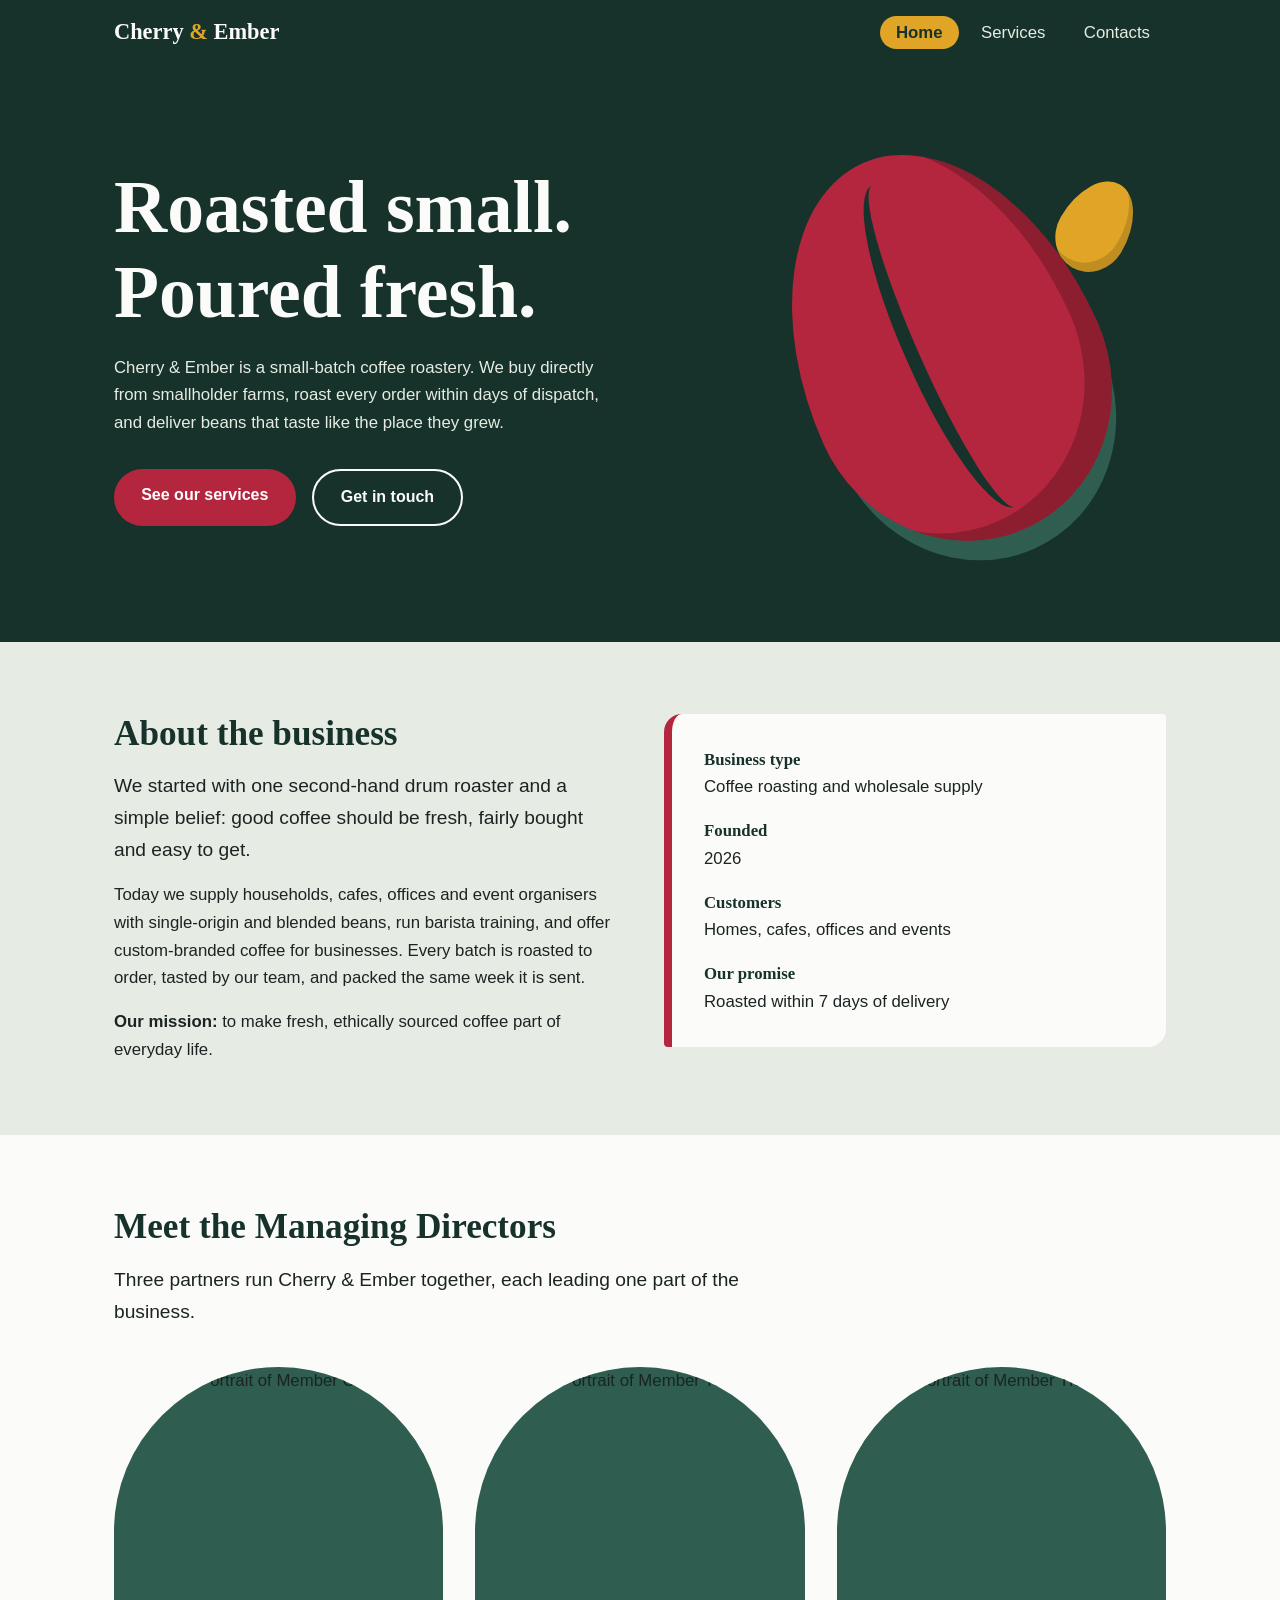
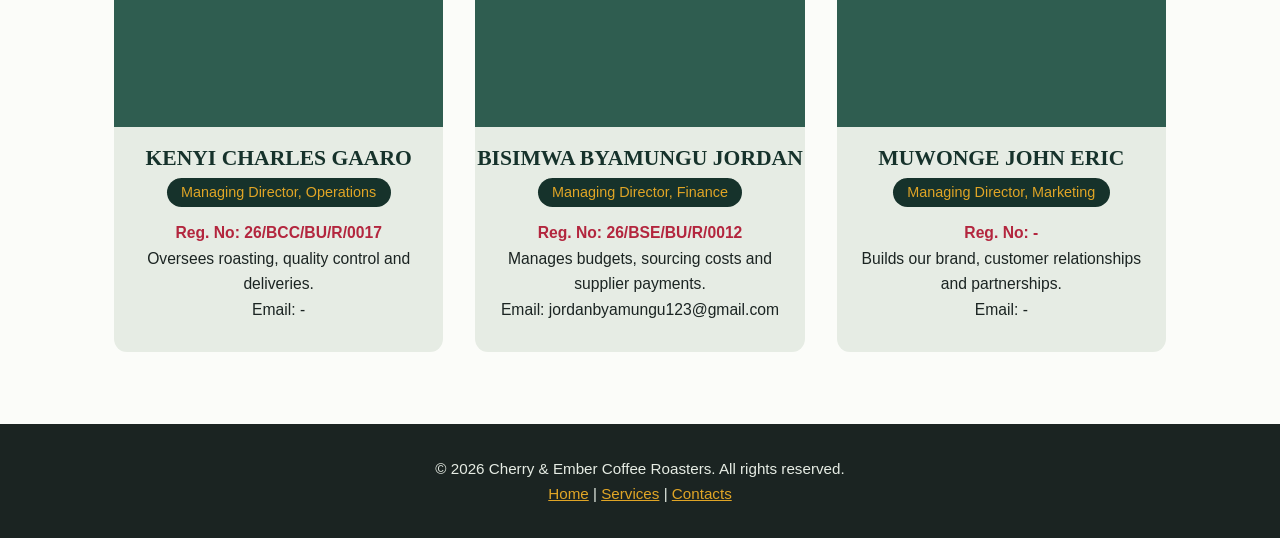
==== index.html @ 71734f20 "Create index.html" ====
<!DOCTYPE html>
<html lang="en">
<head>
  <meta charset="UTF-8">
  <meta name="viewport" content="width=device-width, initial-scale=1">
  <title>Home | Cherry &amp; Ember Coffee Roasters</title>
  <meta name="description" content="Small-batch coffee roasters supplying fresh beans to homes, cafes and offices.">
  <link rel="stylesheet" href="style.css">
</head>
<body>

  <header class="site-header">
    <nav class="nav" aria-label="Main navigation">
      <a class="brand" href="index.html">Cherry <span>&amp;</span> Ember</a>
      <ul>
        <li><a class="link active" href="index.html">Home</a></li>
        <li><a class="link" href="services.html">Services</a></li>
        <li><a class="link" href="contacts.html">Contacts</a></li>
      </ul>
    </nav>
  </header>

  <main>
    <!-- Hero -->
    <section class="hero">
      <div class="wrap">
        <div>
          <h1>Roasted small. Poured fresh.</h1>
          <p>Cherry &amp; Ember is a small-batch coffee roastery. We buy directly from smallholder farms, roast every order within days of dispatch, and deliver beans that taste like the place they grew.</p>
          <div class="actions">
            <a class="btn" href="services.html">See our services</a>
            <a class="btn ghost" href="contacts.html">Get in touch</a>
          </div>
        </div>
        <div class="art" aria-hidden="true">
          <div class="bean"></div>
          <div class="bean-small"></div>
        </div>
      </div>
    </section>

    <!-- About the business -->
    <section id="about">
      <div class="wrap about">
        <div>
          <h2>About the business</h2>
          <p class="lead">We started with one second-hand drum roaster and a simple belief: good coffee should be fresh, fairly bought and easy to get.</p>
          <p class="space">Today we supply households, cafes, offices and event organisers with single-origin and blended beans, run barista training, and offer custom-branded coffee for businesses. Every batch is roasted to order, tasted by our team, and packed the same week it is sent.</p>
          <p class="space"><strong>Our mission:</strong> to make fresh, ethically sourced coffee part of everyday life.</p>
        </div>
        <dl class="facts">
          <dt>Business type</dt>
          <dd>Coffee roasting and wholesale supply</dd>
          <dt>Founded</dt>
          <dd>2026</dd>
          <dt>Customers</dt>
          <dd>Homes, cafes, offices and events</dd>
          <dt>Our promise</dt>
          <dd>Roasted within 7 days of delivery</dd>
        </dl>
      </div>
    </section>

    <!-- Managing Directors -->
    <section class="directors" id="directors">
      <div class="wrap">
        <h2>Meet the Managing Directors</h2>
        <p class="lead">Three partners run Cherry &amp; Ember together, each leading one part of the business.</p>

        <div class="team">
          <article class="member">
            <img src="DVDX5158.JPG" alt="Portrait of Member One" width="300" height="360">
            <h3>KENYI CHARLES GAARO</h3>
            <span class="role">Managing Director, Operations</span>
            <p class="reg">Reg. No: 26/BCC/BU/R/0017</p>
            <p>Oversees roasting, quality control and deliveries.</p>
            <p>Email: -</p>
          </article>

          <article class="member">
            <img src="IMG-20250511-WA0020.jpg" alt="Portrait of Member Two" width="300" height="360">
            <h3>BISIMWA BYAMUNGU JORDAN</h3>
            <span class="role">Managing Director, Finance</span>
            <p class="reg">Reg. No: 26/BSE/BU/R/0012</p>
            <p>Manages budgets, sourcing costs and supplier payments.</p>
            <p>Email: jordanbyamungu123@gmail.com</p>
          </article>

          <article class="member">
            <img src="RVFB9200.JPG" alt="Portrait of Member Three" width="300" height="360">
            <h3>MUWONGE JOHN ERIC</h3>
            <span class="role">Managing Director, Marketing</span>
            <p class="reg">Reg. No: -</p>
            <p>Builds our brand, customer relationships and partnerships.</p>
            <p>Email: -</p>
          </article>
        </div>
      </div>
    </section>
  </main>

  <footer>
    <div class="wrap">
      <p>&copy; 2026 Cherry &amp; Ember Coffee Roasters. All rights reserved.</p>
      <p><a href="index.html">Home</a> | <a href="services.html">Services</a> | <a href="contacts.html">Contacts</a></p>
    </div>
  </footer>

</body>
</html>
---- style.css ----
/* Cherry & Ember Coffee Roasters - one stylesheet for all pages */

:root {
  --forest: #16322b;
  --leaf: #2f5d50;
  --mist: #e6ece4;
  --chalk: #fbfcf9;
  --cherry: #b3263e;
  --gold: #e0a526;
  --ink: #1b2422;
  --display: Georgia, "Times New Roman", serif;
  --body: "Trebuchet MS", "Segoe UI", Helvetica, Arial, sans-serif;
}

* { box-sizing: border-box; margin: 0; padding: 0; }
html { scroll-behavior: smooth; }
body {
  font-family: var(--body);
  color: var(--ink);
  background: var(--mist);
  line-height: 1.65;
  font-size: 1.05rem;
}
img { max-width: 100%; display: block; }
a { color: var(--cherry); }
a:focus-visible, button:focus-visible, input:focus-visible,
textarea:focus-visible, select:focus-visible {
  outline: 3px solid var(--gold);
  outline-offset: 3px;
}

/* ---------- Navigation ---------- */
.site-header { background: var(--forest); position: sticky; top: 0; z-index: 10; }
.nav {
  max-width: 1100px; margin: auto;
  display: flex; align-items: center; justify-content: space-between;
  flex-wrap: wrap; gap: .5rem 1rem; padding: .9rem 1.5rem;
}
.brand {
  font-family: var(--display); font-size: 1.4rem; font-weight: bold;
  color: var(--chalk); text-decoration: none;
}
.brand span { color: var(--gold); }
.nav ul { list-style: none; display: flex; gap: .4rem; }
.nav a.link {
  color: var(--mist); text-decoration: none;
  padding: .45rem 1rem; border-radius: 999px; transition: background .2s;
}
.nav a.link:hover { background: var(--leaf); }
.nav a.link.active { background: var(--gold); color: var(--forest); font-weight: bold; }

/* ---------- Layout helpers ---------- */
.wrap { max-width: 1100px; margin: auto; padding: 0 1.5rem; }
section { padding: 4.5rem 0; }
section.alt { background: var(--chalk); }
.space { margin-top: 1rem; }

h1, h2, h3 { font-family: var(--display); line-height: 1.15; color: var(--forest); }
h2 { font-size: 2.2rem; margin-bottom: 1rem; }
h3 { font-size: 1.35rem; margin-bottom: .4rem; }
.lead { font-size: 1.2rem; max-width: 60ch; }

.btn {
  display: inline-block; background: var(--cherry); color: #fff;
  text-decoration: none; font-weight: bold; font-family: inherit; font-size: 1rem;
  padding: .85rem 1.7rem; border: 0; border-radius: 999px; cursor: pointer;
  transition: transform .2s, background .2s;
}
.btn:hover { background: #8f1d31; transform: translateY(-2px); }
.btn.ghost { background: transparent; color: var(--chalk); border: 2px solid var(--chalk); }
.btn.ghost:hover { background: var(--chalk); color: var(--forest); }

/* ---------- Hero with a CSS-drawn coffee bean ---------- */
.hero { background: var(--forest); color: var(--chalk); overflow: hidden; padding: 5rem 0 6rem; }
.hero .wrap { display: grid; grid-template-columns: 1.3fr 1fr; gap: 2rem; align-items: center; }
.hero h1 { color: var(--chalk); font-size: clamp(2.6rem, 6vw, 4.6rem); margin-bottom: 1.2rem; }
.hero p { max-width: 52ch; margin-bottom: 2rem; color: var(--mist); }
.hero .actions { display: flex; gap: 1rem; flex-wrap: wrap; }
.hero .art { position: relative; }

.bean {
  position: relative;
  width: min(300px, 70vw); height: min(400px, 90vw); margin: auto;
  background: var(--cherry);
  border-radius: 50% 50% 50% 50% / 60% 60% 40% 40%;
  transform: rotate(-24deg);
  box-shadow: inset -22px -18px 0 rgba(0,0,0,.22), 0 30px 0 -8px var(--leaf);
}
.bean::after {
  content: ""; position: absolute; left: 50%; top: 6%;
  width: 22%; height: 88%; transform: translateX(-50%);
  border-radius: 50%; border-left: 14px solid var(--forest);
}
.bean-small {
  position: absolute; right: 8%; top: 8%; width: 70px; height: 96px;
  background: var(--gold); border-radius: 50% / 60% 60% 40% 40%;
  transform: rotate(30deg); box-shadow: inset -8px -6px 0 rgba(0,0,0,.15);
}

/* ---------- About ---------- */
.about { display: grid; grid-template-columns: 1fr 1fr; gap: 3rem; align-items: start; }
.facts {
  background: var(--chalk); padding: 2rem;
  border-radius: 18px 4px 18px 4px; border-left: 8px solid var(--cherry);
}
.facts dt { font-family: var(--display); font-weight: bold; color: var(--forest); margin-top: 1rem; }
.facts dt:first-child { margin-top: 0; }
.facts dd { margin-left: 0; }

/* ---------- Managing directors ---------- */
.directors { background: var(--chalk); }
.team {
  display: grid; gap: 2rem; margin-top: 2.5rem;
  grid-template-columns: repeat(auto-fit, minmax(240px, 1fr));
}
.member {
  background: var(--mist); text-align: center; padding-bottom: 1.8rem; overflow: hidden;
  border-radius: 200px 200px 16px 16px; transition: transform .25s;
}
.member:hover { transform: translateY(-6px); }
.member img { width: 100%; aspect-ratio: 5 / 6; object-fit: cover; background: var(--leaf); }
.member h3 { margin-top: 1.2rem; }
.role {
  display: inline-block; background: var(--forest); color: var(--gold);
  padding: .15rem .9rem; border-radius: 999px; font-size: .9rem; margin-bottom: .8rem;
}
.member p { padding: 0 1rem; font-size: .98rem; }
.reg { font-weight: bold; color: var(--cherry); }

/* ---------- Page banners (Services and Contacts) ---------- */
.page-title { background: var(--forest); color: var(--chalk); padding: 4rem 0 3.2rem; }
.page-title h1 { color: var(--chalk); font-size: clamp(2.2rem, 5vw, 3.6rem); }
.page-title p { color: var(--mist); max-width: 56ch; margin-top: .8rem; }

/* ---------- Services ---------- */
.cards { display: grid; gap: 1.8rem; grid-template-columns: repeat(auto-fit, minmax(280px, 1fr)); }
.card {
  background: var(--chalk); padding: 2rem;
  border-top: 6px solid var(--gold); border-radius: 4px 28px 4px 28px;
}
.card:nth-child(even) { border-top-color: var(--cherry); }
.card ul { margin: .8rem 0 0 1.2rem; }
.price {
  display: block; margin-top: 1rem; font-family: var(--display);
  font-size: 1.25rem; font-weight: bold; color: var(--cherry);
}
.table-scroll { overflow-x: auto; }
table { width: 100%; border-collapse: collapse; background: var(--chalk); margin-top: 1.5rem; }
th, td { padding: .9rem 1.1rem; text-align: left; border-bottom: 1px solid var(--mist); }
th { background: var(--forest); color: var(--chalk); font-family: var(--display); }

/* ---------- Contacts ---------- */
.contact-grid { display: grid; grid-template-columns: 1fr 1.2fr; gap: 3rem; }
.info-block {
  background: var(--forest); color: var(--mist); padding: 2.2rem;
  border-radius: 4px 28px 4px 28px;
}
.info-block h2, .info-block h3 { color: var(--gold); }
.info-block p { margin-bottom: 1rem; }

form { background: var(--chalk); padding: 2rem; border-radius: 28px 4px 28px 4px; }
label { display: block; font-weight: bold; margin: 1rem 0 .3rem; color: var(--forest); }
input, select, textarea {
  width: 100%; padding: .75rem 1rem; font: inherit;
  border: 2px solid #b9c7bc; border-radius: 10px; background: #fff;
}
input:focus, select:focus, textarea:focus { border-color: var(--cherry); }
textarea { min-height: 130px; resize: vertical; }
form .btn { margin-top: 1.4rem; }

/* ---------- Footer ---------- */
footer { background: var(--ink); color: var(--mist); padding: 2rem 0; text-align: center; font-size: .95rem; }
footer a { color: var(--gold); }

/* ---------- Responsive ---------- */
@media (max-width: 800px) {
  .hero .wrap, .about, .contact-grid { grid-template-columns: 1fr; }
  .hero .art { order: -1; }
  .bean { height: 260px; width: 190px; }
  section { padding: 3rem 0; }
}
@media (prefers-reduced-motion: reduce) {
  * { transition: none !important; scroll-behavior: auto !important; }
}
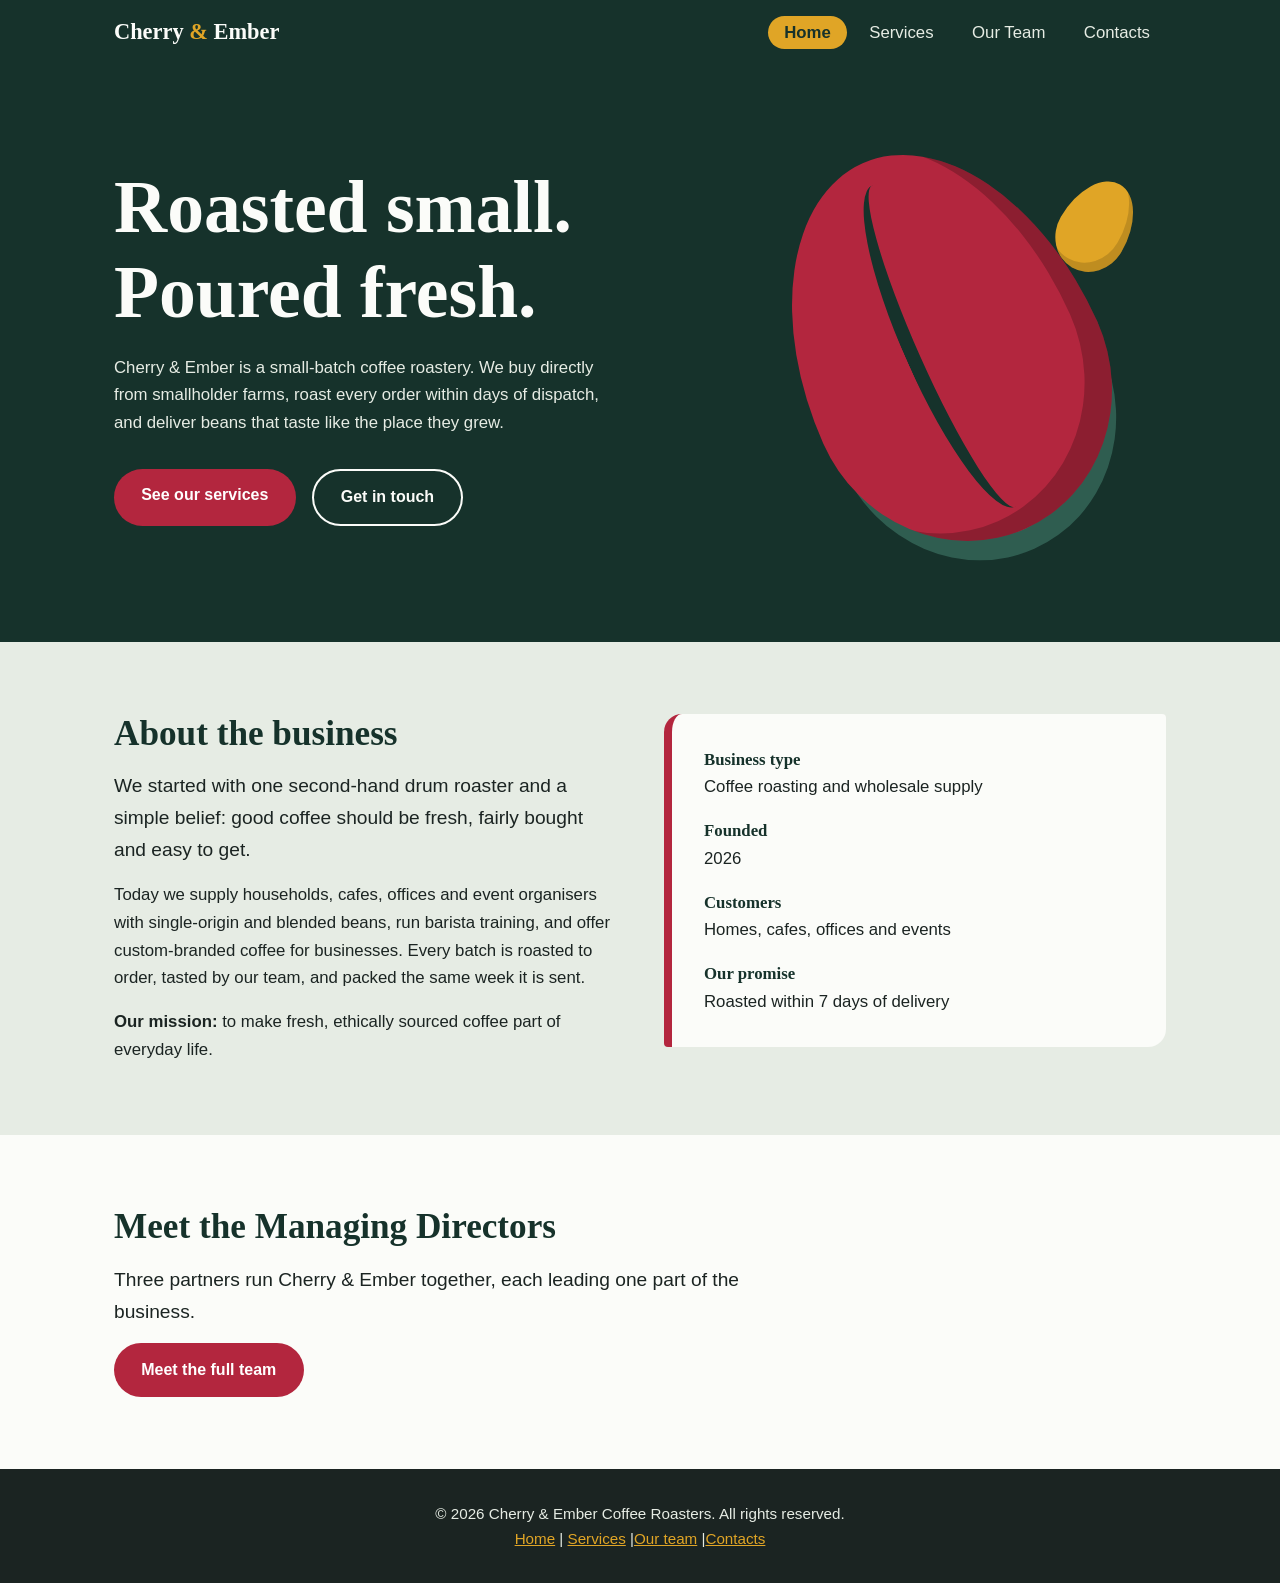
==== commit bdbea5ac: "Update index.html" ====
--- a/index.html
+++ b/index.html
@@ -12,11 +12,12 @@
   <header class="site-header">
     <nav class="nav" aria-label="Main navigation">
       <a class="brand" href="index.html">Cherry <span>&amp;</span> Ember</a>
-      <ul>
-        <li><a class="link active" href="index.html">Home</a></li>
-        <li><a class="link" href="services.html">Services</a></li>
-        <li><a class="link" href="contacts.html">Contacts</a></li>
-      </ul>
+          <ul>
+      <li><a class="link active" href="index.html">Home</a></li>
+      <li><a class="link" href="services.html">Services</a></li>
+      <li><a class="link" href="ourteam.html">Our Team</a></li>
+      <li><a class="link" href="contacts.html">Contacts</a></li>
+    </ul>
     </nav>
   </header>
 
@@ -62,47 +63,19 @@
     </section>
 
     <!-- Managing Directors -->
-    <section class="directors" id="directors">
-      <div class="wrap">
-        <h2>Meet the Managing Directors</h2>
-        <p class="lead">Three partners run Cherry &amp; Ember together, each leading one part of the business.</p>
-
-        <div class="team">
-          <article class="member">
-            <img src="DVDX5158.JPG" alt="Portrait of Member One" width="300" height="360">
-            <h3>KENYI CHARLES GAARO</h3>
-            <span class="role">Managing Director, Operations</span>
-            <p class="reg">Reg. No: 26/BCC/BU/R/0017</p>
-            <p>Oversees roasting, quality control and deliveries.</p>
-            <p>Email: -</p>
-          </article>
-
-          <article class="member">
-            <img src="IMG-20250511-WA0020.jpg" alt="Portrait of Member Two" width="300" height="360">
-            <h3>BISIMWA BYAMUNGU JORDAN</h3>
-            <span class="role">Managing Director, Finance</span>
-            <p class="reg">Reg. No: 26/BSE/BU/R/0012</p>
-            <p>Manages budgets, sourcing costs and supplier payments.</p>
-            <p>Email: jordanbyamungu123@gmail.com</p>
-          </article>
-
-          <article class="member">
-            <img src="RVFB9200.JPG" alt="Portrait of Member Three" width="300" height="360">
-            <h3>MUWONGE JOHN ERIC</h3>
-            <span class="role">Managing Director, Marketing</span>
-            <p class="reg">Reg. No: -</p>
-            <p>Builds our brand, customer relationships and partnerships.</p>
-            <p>Email: -</p>
-          </article>
-        </div>
-      </div>
-    </section>
+   <section class="directors" id="directors">
+  <div class="wrap">
+    <h2>Meet the Managing Directors</h2>
+    <p class="lead">Three partners run Cherry &amp; Ember together, each leading one part of the business.</p>
+    <p class="space"><a class="btn" href="ourteam.html">Meet the full team</a></p>
+  </div>
+</section>
   </main>
 
   <footer>
     <div class="wrap">
       <p>&copy; 2026 Cherry &amp; Ember Coffee Roasters. All rights reserved.</p>
-      <p><a href="index.html">Home</a> | <a href="services.html">Services</a> | <a href="contacts.html">Contacts</a></p>
+      <p><a href="index.html">Home</a> | <a href="services.html">Services</a> |<a href="ourteam.html">Our team</a> |<a href="contacts.html">Contacts</a></p>
     </div>
   </footer>
 
